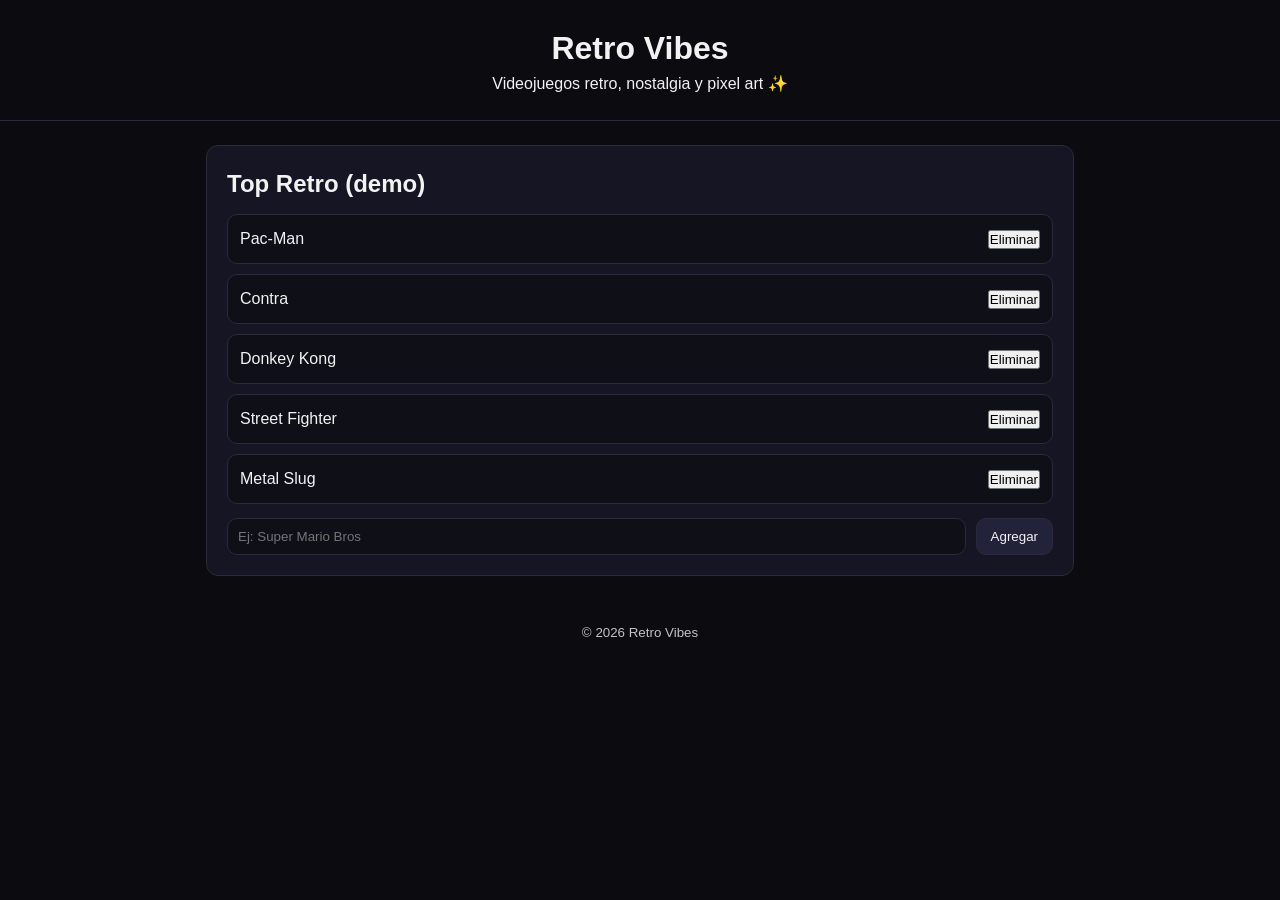
==== index.html @ b5b363c1 "prier version Reto Vibes base HTML CSS JS" ====
<!DOCTYPE html>
<html lang="es">
<head>
  <meta charset="UTF-8" />
  <meta name="viewport" content="width=device-width, initial-scale=1.0" />
  <title>Retro Vibes - Videojuegos Retro</title>

  <!-- Conexión HTML -> CSS -->
  <link rel="stylesheet" href="assets/css/style.css" />
</head>

<body>
  <header class="site-header">
    <h1>Retro Vibes</h1>
    <p>Videojuegos retro, nostalgia y pixel art ✨</p>
  </header>

  <main class="container">
    <section class="card">
      <h2>Top Retro (demo)</h2>

      <ul id="gameList" class="game-list">
        <!-- JS va a insertar items aquí -->
      </ul>

      <div class="actions">
        <input id="gameInput" type="text" placeholder="Ej: Super Mario Bros" />
        <button id="addBtn">Agregar</button>
      </div>
    </section>
  </main>

  <footer class="site-footer">
    <small>© 2026 Retro Vibes</small>
  </footer>

  <!-- Conexión HTML -> JS (se pone al final para que cargue el HTML primero) -->
  <script src="assets/js/app.js"></script>
</body>
</html>
---- assets/css/style.css ----
/* Reset básico: quita estilos raros por defecto del navegador */
* {
  box-sizing: border-box;
  margin: 0;
  padding: 0;
}

body {
  font-family: Arial, sans-serif;
  background: #0b0b10;
  color: #f2f2f2;
  line-height: 1.5;
}

.site-header {
  padding: 24px;
  text-align: center;
  border-bottom: 1px solid #2a2a3a;
}

.container {
  max-width: 900px;
  margin: 24px auto;
  padding: 0 16px;
}

.card {
  background: #151524;
  border: 1px solid #2a2a3a;
  border-radius: 12px;
  padding: 20px;
}

.game-list {
  margin-top: 12px;
  list-style: none;
  display: grid;
  gap: 10px;
}

.game-list li {
  padding: 12px;
  background: #0f0f18;
  border: 1px solid #2a2a3a;
  border-radius: 10px;
  display: flex;
  justify-content: space-between;
  align-items: center;
}

.actions {
  margin-top: 14px;
  display: flex;
  gap: 10px;
}

.actions input {
  flex: 1;
  padding: 10px;
  border-radius: 10px;
  border: 1px solid #2a2a3a;
  background: #0f0f18;
  color: #f2f2f2;
}

.actions button {
  padding: 10px 14px;
  border-radius: 10px;
  border: 1px solid #2a2a3a;
  background: #22223a;
  color: #f2f2f2;
  cursor: pointer;
}

.actions button:hover {
  background: #2d2d52;
}

.site-footer {
  text-align: center;
  padding: 20px;
  opacity: 0.8;
}
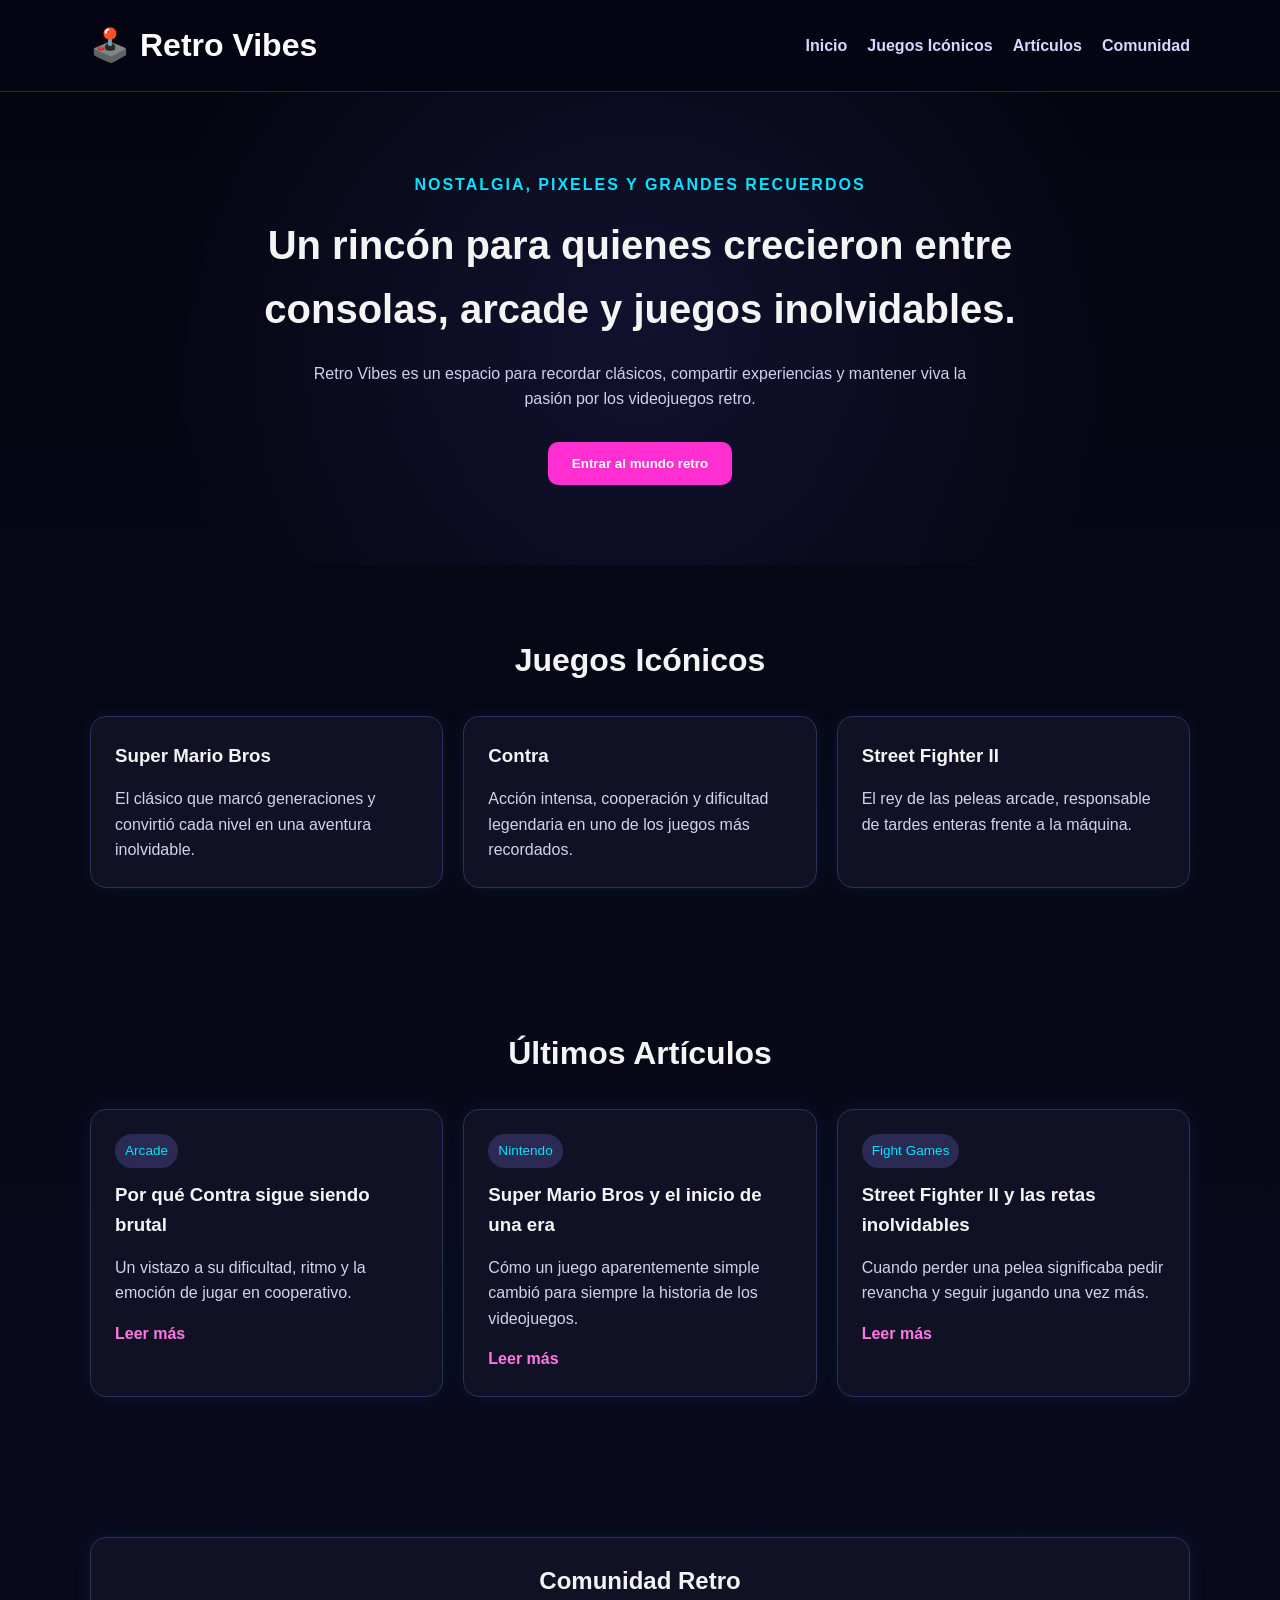
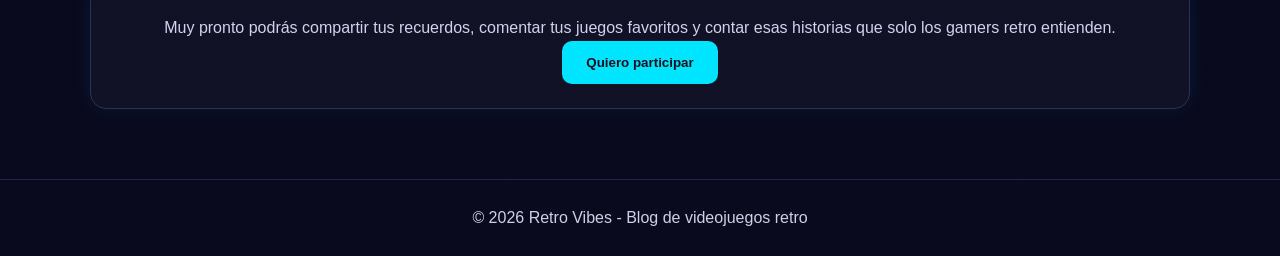
==== commit facc3cf4: "rediseno base hom retro vibes estilo retro" ====
--- a/index.html
+++ b/index.html
@@ -3,38 +3,107 @@
 <head>
   <meta charset="UTF-8" />
   <meta name="viewport" content="width=device-width, initial-scale=1.0" />
-  <title>Retro Vibes - Videojuegos Retro</title>
-
-  <!-- Conexión HTML -> CSS -->
+  <title>Retro Vibes | Blog de videojuegos retro</title>
   <link rel="stylesheet" href="assets/css/style.css" />
 </head>
-
 <body>
   <header class="site-header">
-    <h1>Retro Vibes</h1>
-    <p>Videojuegos retro, nostalgia y pixel art ✨</p>
+    <div class="container header-content">
+      <div class="logo">
+        <span class="logo-icon">🕹️</span>
+        <h1>Retro Vibes</h1>
+      </div>
+
+      <nav class="main-nav">
+        <a href="#inicio">Inicio</a>
+        <a href="#iconicos">Juegos Icónicos</a>
+        <a href="#articulos">Artículos</a>
+        <a href="#comunidad">Comunidad</a>
+      </nav>
+    </div>
   </header>
 
-  <main class="container">
-    <section class="card">
-      <h2>Top Retro (demo)</h2>
+  <main>
+    <section class="hero" id="inicio">
+      <div class="container hero-content">
+        <p class="tagline">Nostalgia, pixeles y grandes recuerdos</p>
+        <h2>Un rincón para quienes crecieron entre consolas, arcade y juegos inolvidables.</h2>
+        <p class="hero-text">
+          Retro Vibes es un espacio para recordar clásicos, compartir experiencias
+          y mantener viva la pasión por los videojuegos retro.
+        </p>
+        <button id="welcomeBtn" class="primary-btn">Entrar al mundo retro</button>
+      </div>
+    </section>
 
-      <ul id="gameList" class="game-list">
-        <!-- JS va a insertar items aquí -->
-      </ul>
+    <section class="featured-games" id="iconicos">
+      <div class="container">
+        <h2 class="section-title">Juegos Icónicos</h2>
+        <div class="cards-grid">
+          <article class="card">
+            <h3>Super Mario Bros</h3>
+            <p>El clásico que marcó generaciones y convirtió cada nivel en una aventura inolvidable.</p>
+          </article>
 
-      <div class="actions">
-        <input id="gameInput" type="text" placeholder="Ej: Super Mario Bros" />
-        <button id="addBtn">Agregar</button>
+          <article class="card">
+            <h3>Contra</h3>
+            <p>Acción intensa, cooperación y dificultad legendaria en uno de los juegos más recordados.</p>
+          </article>
+
+          <article class="card">
+            <h3>Street Fighter II</h3>
+            <p>El rey de las peleas arcade, responsable de tardes enteras frente a la máquina.</p>
+          </article>
+        </div>
+      </div>
+    </section>
+
+    <section class="latest-posts" id="articulos">
+      <div class="container">
+        <h2 class="section-title">Últimos Artículos</h2>
+        <div class="posts-grid">
+          <article class="post-card">
+            <span class="post-category">Arcade</span>
+            <h3>Por qué Contra sigue siendo brutal</h3>
+            <p>Un vistazo a su dificultad, ritmo y la emoción de jugar en cooperativo.</p>
+            <a href="#" class="read-more">Leer más</a>
+          </article>
+
+          <article class="post-card">
+            <span class="post-category">Nintendo</span>
+            <h3>Super Mario Bros y el inicio de una era</h3>
+            <p>Cómo un juego aparentemente simple cambió para siempre la historia de los videojuegos.</p>
+            <a href="#" class="read-more">Leer más</a>
+          </article>
+
+          <article class="post-card">
+            <span class="post-category">Fight Games</span>
+            <h3>Street Fighter II y las retas inolvidables</h3>
+            <p>Cuando perder una pelea significaba pedir revancha y seguir jugando una vez más.</p>
+            <a href="#" class="read-more">Leer más</a>
+          </article>
+        </div>
+      </div>
+    </section>
+
+    <section class="community" id="comunidad">
+      <div class="container community-box">
+        <h2>Comunidad Retro</h2>
+        <p>
+          Muy pronto podrás compartir tus recuerdos, comentar tus juegos favoritos
+          y contar esas historias que solo los gamers retro entienden.
+        </p>
+        <button id="communityBtn" class="secondary-btn">Quiero participar</button>
       </div>
     </section>
   </main>
 
   <footer class="site-footer">
-    <small>© 2026 Retro Vibes</small>
+    <div class="container">
+      <p>© <span id="year"></span> Retro Vibes - Blog de videojuegos retro</p>
+    </div>
   </footer>
 
-  <!-- Conexión HTML -> JS (se pone al final para que cargue el HTML primero) -->
   <script src="assets/js/app.js"></script>
 </body>
 </html>
--- a/assets/css/style.css
+++ b/assets/css/style.css
@@ -1,4 +1,3 @@
-/* Reset básico: quita estilos raros por defecto del navegador */
 * {
   box-sizing: border-box;
   margin: 0;
@@ -7,77 +6,202 @@
 
 body {
   font-family: Arial, sans-serif;
-  background: #0b0b10;
-  color: #f2f2f2;
-  line-height: 1.5;
+  background: linear-gradient(180deg, #050510 0%, #0a0a1f 100%);
+  color: #f4f4f4;
+  line-height: 1.6;
+}
+
+.container {
+  width: 90%;
+  max-width: 1100px;
+  margin: 0 auto;
 }
 
 .site-header {
-  padding: 24px;
-  text-align: center;
-  border-bottom: 1px solid #2a2a3a;
-}
-
-.container {
-  max-width: 900px;
-  margin: 24px auto;
-  padding: 0 16px;
-}
-
-.card {
-  background: #151524;
-  border: 1px solid #2a2a3a;
-  border-radius: 12px;
-  padding: 20px;
-}
-
-.game-list {
-  margin-top: 12px;
-  list-style: none;
-  display: grid;
-  gap: 10px;
-}
-
-.game-list li {
-  padding: 12px;
-  background: #0f0f18;
-  border: 1px solid #2a2a3a;
-  border-radius: 10px;
+  background-color: rgba(5, 5, 20, 0.95);
+  border-bottom: 1px solid #26264a;
+  position: sticky;
+  top: 0;
+  z-index: 1000;
+}
+
+.header-content {
   display: flex;
   justify-content: space-between;
   align-items: center;
-}
-
-.actions {
-  margin-top: 14px;
+  padding: 20px 0;
+}
+
+.logo {
   display: flex;
+  align-items: center;
   gap: 10px;
 }
 
-.actions input {
-  flex: 1;
-  padding: 10px;
+.logo h1 {
+  font-size: 2rem;
+  color: #ffffff;
+}
+
+.logo-icon {
+  font-size: 2rem;
+}
+
+.main-nav {
+  display: flex;
+  gap: 20px;
+}
+
+.main-nav a {
+  color: #d8d8ff;
+  text-decoration: none;
+  font-weight: bold;
+}
+
+.main-nav a:hover {
+  color: #00e5ff;
+}
+
+.hero {
+  padding: 80px 0;
+  text-align: center;
+  background: radial-gradient(circle, rgba(35, 35, 90, 0.4) 0%, rgba(5, 5, 20, 0) 70%);
+}
+
+.tagline {
+  color: #00e5ff;
+  font-weight: bold;
+  text-transform: uppercase;
+  letter-spacing: 2px;
+  margin-bottom: 15px;
+}
+
+.hero h2 {
+  font-size: 2.5rem;
+  max-width: 800px;
+  margin: 0 auto 20px;
+}
+
+.hero-text {
+  max-width: 700px;
+  margin: 0 auto 30px;
+  color: #d0d0f0;
+}
+
+.primary-btn,
+.secondary-btn {
+  padding: 14px 24px;
+  border: none;
   border-radius: 10px;
-  border: 1px solid #2a2a3a;
-  background: #0f0f18;
-  color: #f2f2f2;
-}
-
-.actions button {
-  padding: 10px 14px;
-  border-radius: 10px;
-  border: 1px solid #2a2a3a;
-  background: #22223a;
-  color: #f2f2f2;
   cursor: pointer;
-}
-
-.actions button:hover {
-  background: #2d2d52;
+  font-weight: bold;
+  transition: 0.3s ease;
+}
+
+.primary-btn {
+  background: #ff2fd1;
+  color: #ffffff;
+}
+
+.primary-btn:hover {
+  background: #ff5edd;
+}
+
+.secondary-btn {
+  background: #00e5ff;
+  color: #111122;
+}
+
+.secondary-btn:hover {
+  background: #4df0ff;
+}
+
+.featured-games,
+.latest-posts,
+.community {
+  padding: 70px 0;
+}
+
+.section-title {
+  font-size: 2rem;
+  margin-bottom: 30px;
+  text-align: center;
+}
+
+.cards-grid,
+.posts-grid {
+  display: grid;
+  grid-template-columns: repeat(3, 1fr);
+  gap: 20px;
+}
+
+.card,
+.post-card,
+.community-box {
+  background: rgba(18, 18, 40, 0.95);
+  border: 1px solid #2f2f5e;
+  border-radius: 16px;
+  padding: 24px;
+  box-shadow: 0 0 20px rgba(0, 229, 255, 0.08);
+}
+
+.card h3,
+.post-card h3,
+.community-box h2 {
+  margin-bottom: 15px;
+}
+
+.card p,
+.post-card p,
+.community-box p {
+  color: #d2d2ee;
+}
+
+.post-category {
+  display: inline-block;
+  margin-bottom: 12px;
+  background: #2a2a55;
+  color: #00e5ff;
+  padding: 6px 10px;
+  border-radius: 999px;
+  font-size: 0.85rem;
+}
+
+.read-more {
+  display: inline-block;
+  margin-top: 15px;
+  color: #ff78e1;
+  text-decoration: none;
+  font-weight: bold;
+}
+
+.read-more:hover {
+  color: #ffffff;
+}
+
+.community-box {
+  text-align: center;
 }
 
 .site-footer {
-  text-align: center;
-  padding: 20px;
-  opacity: 0.8;
+  border-top: 1px solid #26264a;
+  padding: 25px 0;
+  text-align: center;
+  color: #cfcfea;
+}
+
+@media (max-width: 900px) {
+  .header-content {
+    flex-direction: column;
+    gap: 20px;
+  }
+
+  .cards-grid,
+  .posts-grid {
+    grid-template-columns: 1fr;
+  }
+
+  .hero h2 {
+    font-size: 2rem;
+  }
 }
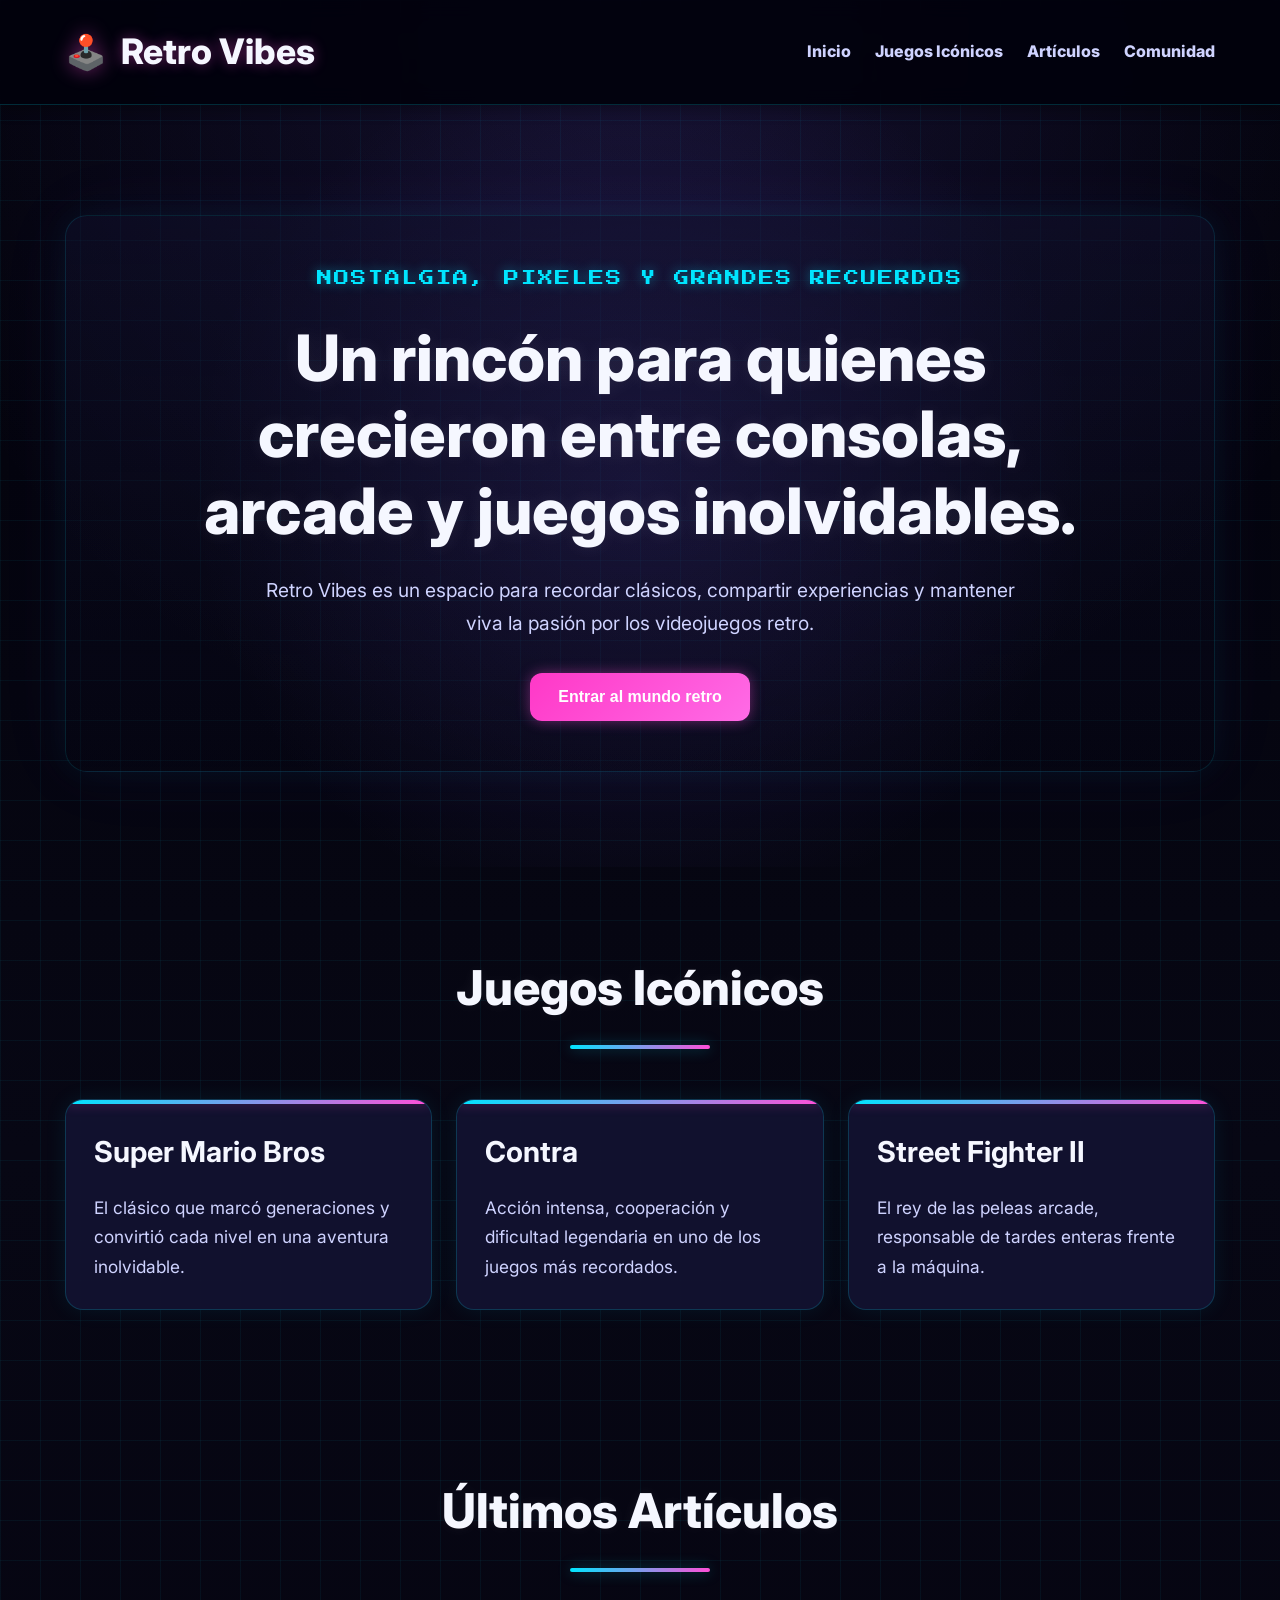
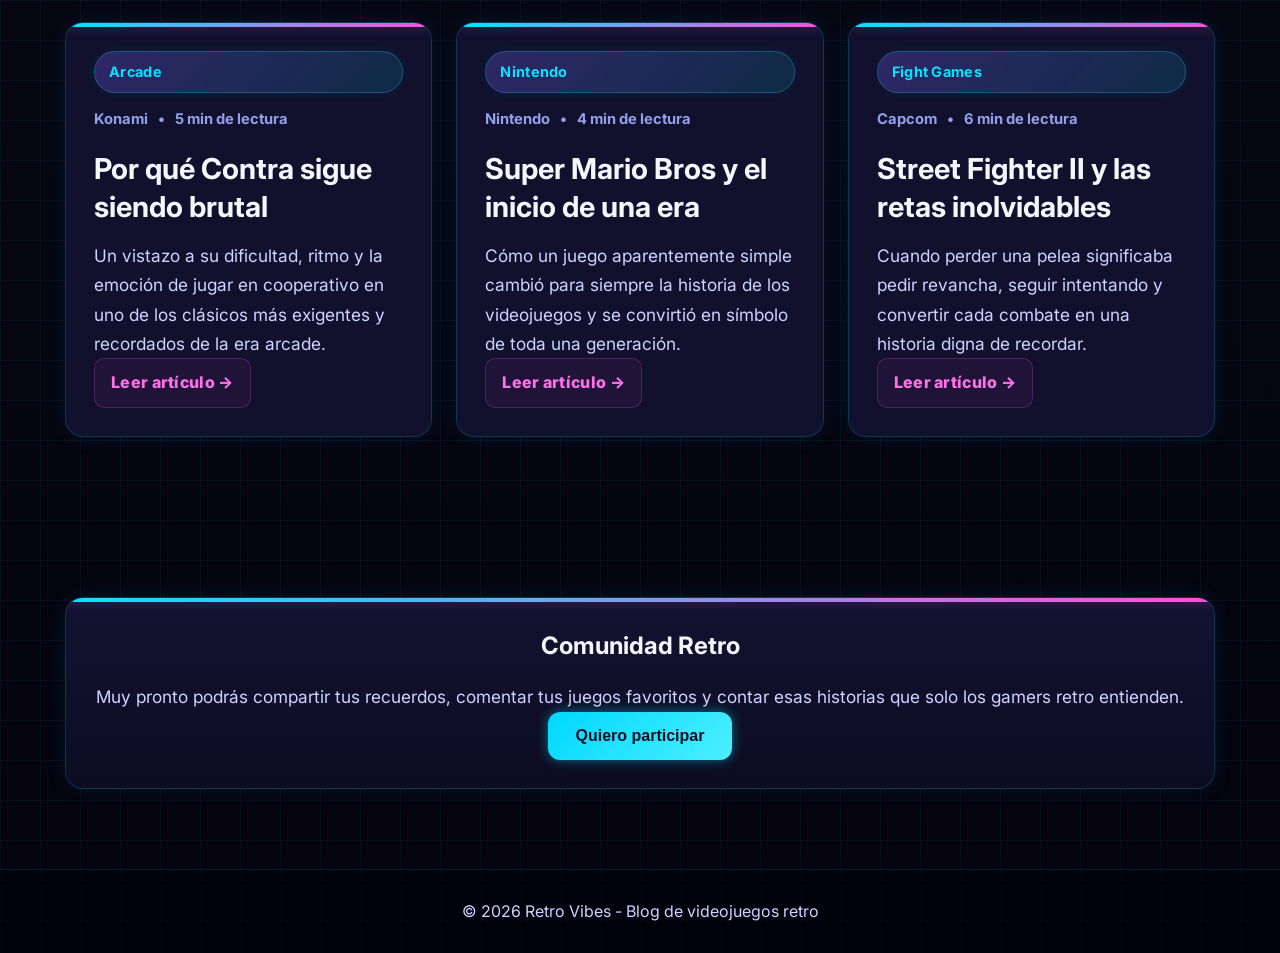
==== commit 3eb90b33: "post contra terminado con imagen y breadcrumb" ====
--- a/index.html
+++ b/index.html
@@ -1,11 +1,17 @@
 <!DOCTYPE html>
 <html lang="es">
-<head>
+  <head>
   <meta charset="UTF-8" />
   <meta name="viewport" content="width=device-width, initial-scale=1.0" />
   <title>Retro Vibes | Blog de videojuegos retro</title>
+
+  <link rel="preconnect" href="https://fonts.googleapis.com" />
+  <link rel="preconnect" href="https://fonts.gstatic.com" crossorigin />
+  <link href="https://fonts.googleapis.com/css2?family=Press+Start+2P&family=Inter:wght@400;700;800&display=swap" rel="stylesheet" />
+
   <link rel="stylesheet" href="assets/css/style.css" />
 </head>
+
 <body>
   <header class="site-header">
     <div class="container header-content">
@@ -58,33 +64,70 @@
       </div>
     </section>
 
-    <section class="latest-posts" id="articulos">
-      <div class="container">
-        <h2 class="section-title">Últimos Artículos</h2>
-        <div class="posts-grid">
-          <article class="post-card">
-            <span class="post-category">Arcade</span>
-            <h3>Por qué Contra sigue siendo brutal</h3>
-            <p>Un vistazo a su dificultad, ritmo y la emoción de jugar en cooperativo.</p>
-            <a href="#" class="read-more">Leer más</a>
-          </article>
+   <section class="latest-posts" id="articulos">
+  <div class="container">
+    <h2 class="section-title">Últimos Artículos</h2>
 
-          <article class="post-card">
-            <span class="post-category">Nintendo</span>
-            <h3>Super Mario Bros y el inicio de una era</h3>
-            <p>Cómo un juego aparentemente simple cambió para siempre la historia de los videojuegos.</p>
-            <a href="#" class="read-more">Leer más</a>
-          </article>
+    <div class="posts-grid">
+      <article class="post-card">
+        <span class="post-category">Arcade</span>
 
-          <article class="post-card">
-            <span class="post-category">Fight Games</span>
-            <h3>Street Fighter II y las retas inolvidables</h3>
-            <p>Cuando perder una pelea significaba pedir revancha y seguir jugando una vez más.</p>
-            <a href="#" class="read-more">Leer más</a>
-          </article>
+        <div class="post-meta">
+          <span>Konami</span>
+          <span>•</span>
+          <span>5 min de lectura</span>
         </div>
-      </div>
-    </section>
+
+        <h3>Por qué Contra sigue siendo brutal</h3>
+
+        <p class="post-excerpt">
+          Un vistazo a su dificultad, ritmo y la emoción de jugar en cooperativo
+          en uno de los clásicos más exigentes y recordados de la era arcade.
+        </p>
+
+        <a href="#" class="read-more">Leer artículo →</a>
+      </article>
+
+      <article class="post-card">
+        <span class="post-category">Nintendo</span>
+
+        <div class="post-meta">
+          <span>Nintendo</span>
+          <span>•</span>
+          <span>4 min de lectura</span>
+        </div>
+
+        <h3>Super Mario Bros y el inicio de una era</h3>
+
+        <p class="post-excerpt">
+          Cómo un juego aparentemente simple cambió para siempre la historia de los
+          videojuegos y se convirtió en símbolo de toda una generación.
+        </p>
+
+        <a href="#" class="read-more">Leer artículo →</a>
+      </article>
+
+      <article class="post-card">
+        <span class="post-category">Fight Games</span>
+
+        <div class="post-meta">
+          <span>Capcom</span>
+          <span>•</span>
+          <span>6 min de lectura</span>
+        </div>
+
+        <h3>Street Fighter II y las retas inolvidables</h3>
+
+        <p class="post-excerpt">
+          Cuando perder una pelea significaba pedir revancha, seguir intentando
+          y convertir cada combate en una historia digna de recordar.
+        </p>
+
+        <a href="#" class="read-more">Leer artículo →</a>
+      </article>
+    </div>
+  </div>
+</section>
 
     <section class="community" id="comunidad">
       <div class="container community-box">
--- a/assets/css/style.css
+++ b/assets/css/style.css
@@ -4,204 +4,696 @@
   padding: 0;
 }
 
+:root {
+  --bg-dark: #04030f;
+  --bg-section: rgba(10, 10, 35, 0.9);
+  --card-bg: rgba(18, 18, 48, 0.95);
+  --border-color: #2b2b68;
+  --text-main: #f5f7ff;
+  --text-soft: #cfd3ff;
+  --neon-cyan: #00e5ff;
+  --neon-pink: #ff4fd8;
+  --neon-purple: #7b61ff;
+  --glow-cyan: 0 0 12px rgba(0, 229, 255, 0.45);
+  --glow-pink: 0 0 14px rgba(255, 79, 216, 0.4);
+}
+
 body {
-  font-family: Arial, sans-serif;
-  background: linear-gradient(180deg, #050510 0%, #0a0a1f 100%);
-  color: #f4f4f4;
-  line-height: 1.6;
+  font-family: "Inter", Arial, sans-serif;
+  background:
+    linear-gradient(rgba(0, 229, 255, 0.05) 1px, transparent 1px),
+    linear-gradient(90deg, rgba(0, 229, 255, 0.05) 1px, transparent 1px),
+    radial-gradient(circle at top, rgba(123, 97, 255, 0.15), transparent 30%),
+    linear-gradient(180deg, #02020a 0%, #070714 45%, #04030f 100%);
+  background-size: 40px 40px, 40px 40px, auto, auto;
+  color: var(--text-main);
+  line-height: 1.7;
 }
 
 .container {
   width: 90%;
-  max-width: 1100px;
+  max-width: 1150px;
   margin: 0 auto;
 }
 
 .site-header {
-  background-color: rgba(5, 5, 20, 0.95);
-  border-bottom: 1px solid #26264a;
+  background: rgba(2, 2, 12, 0.92);
+  backdrop-filter: blur(10px);
+  border-bottom: 1px solid rgba(0, 229, 255, 0.18);
   position: sticky;
   top: 0;
   z-index: 1000;
+  box-shadow: 0 3px 14px rgba(0, 0, 0, 0.35);
 }
 
 .header-content {
   display: flex;
   justify-content: space-between;
   align-items: center;
-  padding: 20px 0;
+  padding: 22px 0;
 }
 
 .logo {
   display: flex;
   align-items: center;
-  gap: 10px;
+  gap: 14px;
 }
 
 .logo h1 {
-  font-size: 2rem;
-  color: #ffffff;
+  font-size: 2.2rem;
+  font-weight: 800;
+  color: var(--text-main);
+  text-shadow: var(--glow-pink);
 }
 
 .logo-icon {
-  font-size: 2rem;
+  font-size: 2.1rem;
+  filter: drop-shadow(0 0 10px rgba(255, 79, 216, 0.45));
 }
 
 .main-nav {
   display: flex;
-  gap: 20px;
+  gap: 24px;
 }
 
 .main-nav a {
-  color: #d8d8ff;
+  color: var(--text-soft);
   text-decoration: none;
-  font-weight: bold;
+  font-weight: 800;
+  transition: color 0.25s ease, text-shadow 0.25s ease;
 }
 
 .main-nav a:hover {
-  color: #00e5ff;
+  color: var(--neon-cyan);
+  text-shadow: var(--glow-cyan);
 }
 
 .hero {
-  padding: 80px 0;
+  padding: 110px 0 95px;
   text-align: center;
-  background: radial-gradient(circle, rgba(35, 35, 90, 0.4) 0%, rgba(5, 5, 20, 0) 70%);
+  background:
+    radial-gradient(circle at center, rgba(123, 97, 255, 0.16) 0%, rgba(4, 3, 15, 0) 60%);
+}
+
+.hero-content {
+  background: linear-gradient(180deg, rgba(18, 18, 48, 0.45), rgba(8, 8, 25, 0.2));
+  border: 1px solid rgba(0, 229, 255, 0.12);
+  border-radius: 22px;
+  padding: 50px 30px;
+  box-shadow:
+    0 0 30px rgba(0, 229, 255, 0.05),
+    0 0 80px rgba(123, 97, 255, 0.05);
 }
 
 .tagline {
-  color: #00e5ff;
-  font-weight: bold;
+  font-family: "Press Start 2P", cursive;
+  color: var(--neon-cyan);
+  font-size: 0.95rem;
   text-transform: uppercase;
   letter-spacing: 2px;
-  margin-bottom: 15px;
+  margin-bottom: 28px;
+  text-shadow: var(--glow-cyan);
 }
 
 .hero h2 {
-  font-size: 2.5rem;
-  max-width: 800px;
-  margin: 0 auto 20px;
+  font-size: 4rem;
+  font-weight: 800;
+  line-height: 1.2;
+  max-width: 980px;
+  margin: 0 auto 24px;
+  text-shadow: 0 0 18px rgba(255, 255, 255, 0.08);
 }
 
 .hero-text {
-  max-width: 700px;
-  margin: 0 auto 30px;
-  color: #d0d0f0;
+  max-width: 760px;
+  margin: 0 auto 34px;
+  font-size: 1.2rem;
+  color: var(--text-soft);
 }
 
 .primary-btn,
 .secondary-btn {
-  padding: 14px 24px;
+  padding: 15px 28px;
   border: none;
-  border-radius: 10px;
+  border-radius: 12px;
   cursor: pointer;
-  font-weight: bold;
-  transition: 0.3s ease;
+  font-weight: 800;
+  font-size: 1rem;
+  transition: transform 0.2s ease, box-shadow 0.2s ease, background 0.2s ease;
 }
 
 .primary-btn {
-  background: #ff2fd1;
+  background: linear-gradient(135deg, #ff38c7, #ff6be6);
   color: #ffffff;
+  box-shadow: var(--glow-pink);
 }
 
 .primary-btn:hover {
-  background: #ff5edd;
+  transform: translateY(-2px);
+  box-shadow: 0 0 20px rgba(255, 79, 216, 0.55);
 }
 
 .secondary-btn {
-  background: #00e5ff;
-  color: #111122;
+  background: linear-gradient(135deg, #00d8ff, #4cefff);
+  color: #101225;
+  box-shadow: var(--glow-cyan);
 }
 
 .secondary-btn:hover {
-  background: #4df0ff;
+  transform: translateY(-2px);
+  box-shadow: 0 0 20px rgba(0, 229, 255, 0.55);
 }
 
 .featured-games,
 .latest-posts,
 .community {
-  padding: 70px 0;
+  padding: 80px 0;
 }
 
 .section-title {
-  font-size: 2rem;
-  margin-bottom: 30px;
+  position: relative;
+  font-size: 3rem;
+  font-weight: 800;
+  margin-bottom: 50px;
   text-align: center;
+  text-shadow: 0 0 14px rgba(255, 255, 255, 0.06);
+}
+
+.section-title::after {
+  content: "";
+  display: block;
+  width: 140px;
+  height: 4px;
+  margin: 16px auto 0;
+  border-radius: 999px;
+  background: linear-gradient(90deg, var(--neon-cyan), var(--neon-pink));
+  box-shadow: 0 0 14px rgba(0, 229, 255, 0.35);
 }
 
 .cards-grid,
 .posts-grid {
   display: grid;
   grid-template-columns: repeat(3, 1fr);
-  gap: 20px;
+  gap: 24px;
 }
 
 .card,
 .post-card,
 .community-box {
-  background: rgba(18, 18, 40, 0.95);
-  border: 1px solid #2f2f5e;
-  border-radius: 16px;
-  padding: 24px;
-  box-shadow: 0 0 20px rgba(0, 229, 255, 0.08);
-}
-
+  position: relative;
+  overflow: hidden;
+  background: var(--card-bg);
+  border: 1px solid rgba(0, 229, 255, 0.18);
+  border-radius: 18px;
+  padding: 28px;
+  box-shadow: 0 0 22px rgba(0, 229, 255, 0.08);
+  transition: transform 0.2s ease, border-color 0.2s ease, box-shadow 0.2s ease;
+}
+
+.card::before,
+.post-card::before,
+.community-box::before {
+  content: "";
+  position: absolute;
+  top: 0;
+  left: 0;
+  width: 100%;
+  height: 4px;
+  background: linear-gradient(90deg, var(--neon-cyan), var(--neon-pink));
+  box-shadow: 0 0 12px rgba(255, 79, 216, 0.35);
+}
+
+.card:hover,
+.post-card:hover,
+.community-box:hover {
+  transform: translateY(-6px) scale(1.01);
+  border-color: rgba(255, 79, 216, 0.45);
+  box-shadow:
+    0 0 24px rgba(255, 79, 216, 0.14),
+    0 0 45px rgba(0, 229, 255, 0.08);
+}
 .card h3,
 .post-card h3,
 .community-box h2 {
-  margin-bottom: 15px;
+  margin-bottom: 16px;
+}
+
+.card h3,
+.post-card h3 {
+  font-size: 1.8rem;
 }
 
 .card p,
 .post-card p,
 .community-box p {
-  color: #d2d2ee;
+  color: var(--text-soft);
+  font-size: 1.08rem;
 }
 
 .post-category {
   display: inline-block;
-  margin-bottom: 12px;
-  background: #2a2a55;
-  color: #00e5ff;
-  padding: 6px 10px;
+  margin-bottom: 14px;
+  background: linear-gradient(135deg, rgba(123, 97, 255, 0.28), rgba(0, 229, 255, 0.12));
+  border: 1px solid rgba(0, 229, 255, 0.25);
+  color: var(--neon-cyan);
+  padding: 8px 14px;
   border-radius: 999px;
-  font-size: 0.85rem;
+  font-size: 0.9rem;
+  font-weight: 700;
+  letter-spacing: 0.3px;
+  box-shadow: 0 0 10px rgba(0, 229, 255, 0.08);
+}
+
+.post-meta {
+  display: flex;
+  align-items: center;
+  gap: 10px;
+  margin-bottom: 18px;
+  color: #9fb0ff;
+  font-size: 0.92rem;
+  font-weight: 700;
+  opacity: 0.9;
+}
+
+.post-excerpt {
+  min-height: 110px;
+}
+
+.post-card h3 {
+  margin-bottom: 16px;
+  line-height: 1.3;
+}
+
+.post-card {
+  display: flex;
+  flex-direction: column;
+  justify-content: flex-start;
+}
+
+.post-card .read-more {
+  margin-top: auto;
+  align-self: flex-start;
+  padding: 10px 16px;
+  border: 1px solid rgba(255, 79, 216, 0.22);
+  border-radius: 10px;
+  background: rgba(255, 79, 216, 0.06);
 }
 
 .read-more {
   display: inline-block;
-  margin-top: 15px;
-  color: #ff78e1;
+  margin-top: 18px;
+  color: #ff71e8;
   text-decoration: none;
-  font-weight: bold;
+  font-weight: 800;
+  letter-spacing: 0.3px;
+  transition: color 0.2s ease, text-shadow 0.2s ease, transform 0.2s ease;
 }
 
 .read-more:hover {
   color: #ffffff;
+  text-shadow: var(--glow-pink);
+  transform: translateX(4px);
+}
+
+.read-more:hover {
+  color: #ffffff;
+  text-shadow: var(--glow-pink);
 }
 
 .community-box {
   text-align: center;
+  background:
+    linear-gradient(180deg, rgba(20, 20, 52, 0.96), rgba(12, 12, 35, 0.96));
 }
 
 .site-footer {
-  border-top: 1px solid #26264a;
-  padding: 25px 0;
+  border-top: 1px solid rgba(0, 229, 255, 0.14);
+  padding: 28px 0;
   text-align: center;
-  color: #cfcfea;
-}
-
-@media (max-width: 900px) {
+  color: var(--text-soft);
+  background: rgba(2, 2, 12, 0.7);
+}
+
+@media (max-width: 980px) {
   .header-content {
     flex-direction: column;
     gap: 20px;
   }
 
+  .hero h2 {
+    font-size: 2.9rem;
+  }
+
   .cards-grid,
   .posts-grid {
     grid-template-columns: 1fr;
   }
+}
+
+@media (max-width: 640px) {
+  .logo h1 {
+    font-size: 1.6rem;
+  }
+
+  .main-nav {
+    flex-wrap: wrap;
+    justify-content: center;
+    gap: 14px;
+  }
+
+  .tagline {
+    font-size: 0.7rem;
+    line-height: 1.6;
+  }
+
+  .hero {
+    padding: 85px 0 75px;
+  }
 
   .hero h2 {
+    font-size: 2.2rem;
+  }
+
+  .hero-text {
+    font-size: 1rem;
+  }
+
+  .section-title {
+    font-size: 2.2rem;
+  }
+
+  .card h3,
+  .post-card h3 {
+    font-size: 1.4rem;
+  }
+}
+
+.page-hero {
+  padding: 90px 0 50px;
+  text-align: center;
+}
+
+.page-title {
+  font-size: 3.2rem;
+  font-weight: 800;
+  margin: 22px 0 18px;
+  text-shadow: 0 0 14px rgba(255, 255, 255, 0.06);
+}
+
+.page-description {
+  max-width: 760px;
+  margin: 0 auto;
+  font-size: 1.08rem;
+  color: var(--text-soft);
+}
+
+.blog-layout-section {
+  padding: 30px 0 90px;
+}
+
+.blog-layout {
+  display: grid;
+  grid-template-columns: 2fr 1fr;
+  gap: 30px;
+  align-items: start;
+}
+
+.blog-posts {
+  display: grid;
+  gap: 24px;
+}
+
+.blog-post-card .post-excerpt {
+  min-height: auto;
+}
+
+.blog-sidebar {
+  display: grid;
+  gap: 24px;
+}
+
+.sidebar-box {
+  background: var(--card-bg);
+  border: 1px solid rgba(0, 229, 255, 0.18);
+  border-radius: 18px;
+  padding: 24px;
+  box-shadow: 0 0 22px rgba(0, 229, 255, 0.08);
+  position: relative;
+  overflow: hidden;
+}
+
+.sidebar-box::before {
+  content: "";
+  position: absolute;
+  top: 0;
+  left: 0;
+  width: 100%;
+  height: 4px;
+  background: linear-gradient(90deg, var(--neon-cyan), var(--neon-pink));
+  box-shadow: 0 0 12px rgba(255, 79, 216, 0.35);
+}
+
+.sidebar-box h3 {
+  margin-bottom: 18px;
+  font-size: 1.4rem;
+}
+
+.sidebar-box p {
+  color: var(--text-soft);
+  line-height: 1.7;
+}
+
+.sidebar-list {
+  list-style: none;
+  display: grid;
+  gap: 12px;
+}
+
+.sidebar-list a {
+  color: var(--text-soft);
+  text-decoration: none;
+  font-weight: 700;
+  transition: color 0.2s ease, transform 0.2s ease;
+}
+
+.sidebar-list a:hover {
+  color: var(--neon-cyan);
+  transform: translateX(4px);
+}
+
+@media (max-width: 980px) {
+  .blog-layout {
+    grid-template-columns: 1fr;
+  }
+
+  .page-title {
+    font-size: 2.4rem;
+  }
+}
+
+.post-hero {
+  padding: 95px 0 45px;
+}
+
+.post-hero-content {
+  max-width: 900px;
+  margin: 0 auto;
+  text-align: center;
+  background: linear-gradient(180deg, rgba(18, 18, 48, 0.45), rgba(8, 8, 25, 0.2));
+  border: 1px solid rgba(0, 229, 255, 0.12);
+  border-radius: 22px;
+  padding: 45px 30px;
+  box-shadow:
+    0 0 30px rgba(0, 229, 255, 0.05),
+    0 0 80px rgba(123, 97, 255, 0.05);
+}
+
+.post-title {
+  font-size: 3.2rem;
+  font-weight: 800;
+  margin: 22px 0 18px;
+  line-height: 1.2;
+  text-shadow: 0 0 14px rgba(255, 255, 255, 0.06);
+}
+
+.post-intro {
+  max-width: 760px;
+  margin: 0 auto;
+  font-size: 1.12rem;
+  color: var(--text-soft);
+  line-height: 1.8;
+}
+
+.post-content-section {
+  padding: 20px 0 90px;
+}
+
+.post-layout {
+  display: grid;
+  grid-template-columns: 2fr 1fr;
+  gap: 30px;
+  align-items: start;
+}
+
+.post-content {
+  background: var(--card-bg);
+  border: 1px solid rgba(0, 229, 255, 0.18);
+  border-radius: 18px;
+  padding: 32px;
+  box-shadow: 0 0 22px rgba(0, 229, 255, 0.08);
+  position: relative;
+  overflow: hidden;
+}
+
+.post-content::before {
+  content: "";
+  position: absolute;
+  top: 0;
+  left: 0;
+  width: 100%;
+  height: 4px;
+  background: linear-gradient(90deg, var(--neon-cyan), var(--neon-pink));
+  box-shadow: 0 0 12px rgba(255, 79, 216, 0.35);
+}
+
+.post-image-placeholder {
+  display: grid;
+  place-items: center;
+  min-height: 260px;
+  margin-bottom: 28px;
+  border-radius: 18px;
+  border: 1px dashed rgba(0, 229, 255, 0.25);
+  background:
+    linear-gradient(135deg, rgba(123, 97, 255, 0.12), rgba(0, 229, 255, 0.06));
+  color: var(--text-soft);
+  font-weight: 700;
+  text-align: center;
+  padding: 20px;
+}
+
+.post-image {
+  margin-bottom: 28px;
+  border-radius: 18px;
+  overflow: hidden;
+  border: 1px solid rgba(0,229,255,0.25);
+  box-shadow: 0 0 20px rgba(0,229,255,0.08);
+}
+
+.post-image img {
+  width: 100%;
+  height: auto;
+  display: block;
+}
+
+.post-content p {
+  margin-bottom: 22px;
+  color: var(--text-soft);
+  font-size: 1.08rem;
+  line-height: 1.9;
+}
+
+.post-content h3 {
+  margin: 34px 0 18px;
+  font-size: 2rem;
+  color: var(--text-main);
+}
+
+.retro-note {
+  margin: 34px 0;
+  padding: 24px;
+  border-radius: 16px;
+  background: rgba(123, 97, 255, 0.12);
+  border: 1px solid rgba(0, 229, 255, 0.16);
+  box-shadow: 0 0 16px rgba(123, 97, 255, 0.08);
+}
+
+.retro-note h4 {
+  margin-bottom: 12px;
+  font-size: 1.2rem;
+  color: var(--neon-cyan);
+}
+
+.retro-note p {
+  margin-bottom: 0;
+}
+
+.back-link {
+  display: inline-block;
+  margin-top: 10px;
+  padding: 12px 18px;
+  border-radius: 10px;
+  background: rgba(0, 229, 255, 0.08);
+  border: 1px solid rgba(0, 229, 255, 0.2);
+  color: var(--neon-cyan);
+  text-decoration: none;
+  font-weight: 800;
+  transition: transform 0.2s ease, box-shadow 0.2s ease, color 0.2s ease;
+}
+
+.back-link:hover {
+  transform: translateX(-4px);
+  box-shadow: 0 0 18px rgba(0, 229, 255, 0.14);
+  color: #ffffff;
+}
+
+.post-sidebar {
+  display: grid;
+  gap: 24px;
+}
+
+.post-sidebar .sidebar-list li {
+  color: var(--text-soft);
+  line-height: 1.8;
+}
+
+@media (max-width: 980px) {
+  .post-layout {
+    grid-template-columns: 1fr;
+  }
+
+  .post-title {
+    font-size: 2.4rem;
+  }
+}
+
+@media (max-width: 640px) {
+  .post-hero {
+    padding: 80px 0 35px;
+  }
+
+  .post-title {
     font-size: 2rem;
   }
+
+  .post-content {
+    padding: 24px;
+  }
+
+  .post-content h3 {
+    font-size: 1.5rem;
+  }
+}
+
+.breadcrumb {
+  font-size: 0.9rem;
+  margin-bottom: 18px;
+  color: var(--text-soft);
+}
+
+.breadcrumb a {
+  color: var(--neon-cyan);
+  text-decoration: none;
+  font-weight: 600;
+}
+
+.breadcrumb a:hover {
+  color: var(--neon-pink);
+}
+
+.breadcrumb span {
+  margin: 0 6px;
+}
+
+.breadcrumb-current {
+  color: var(--text-soft);
 }
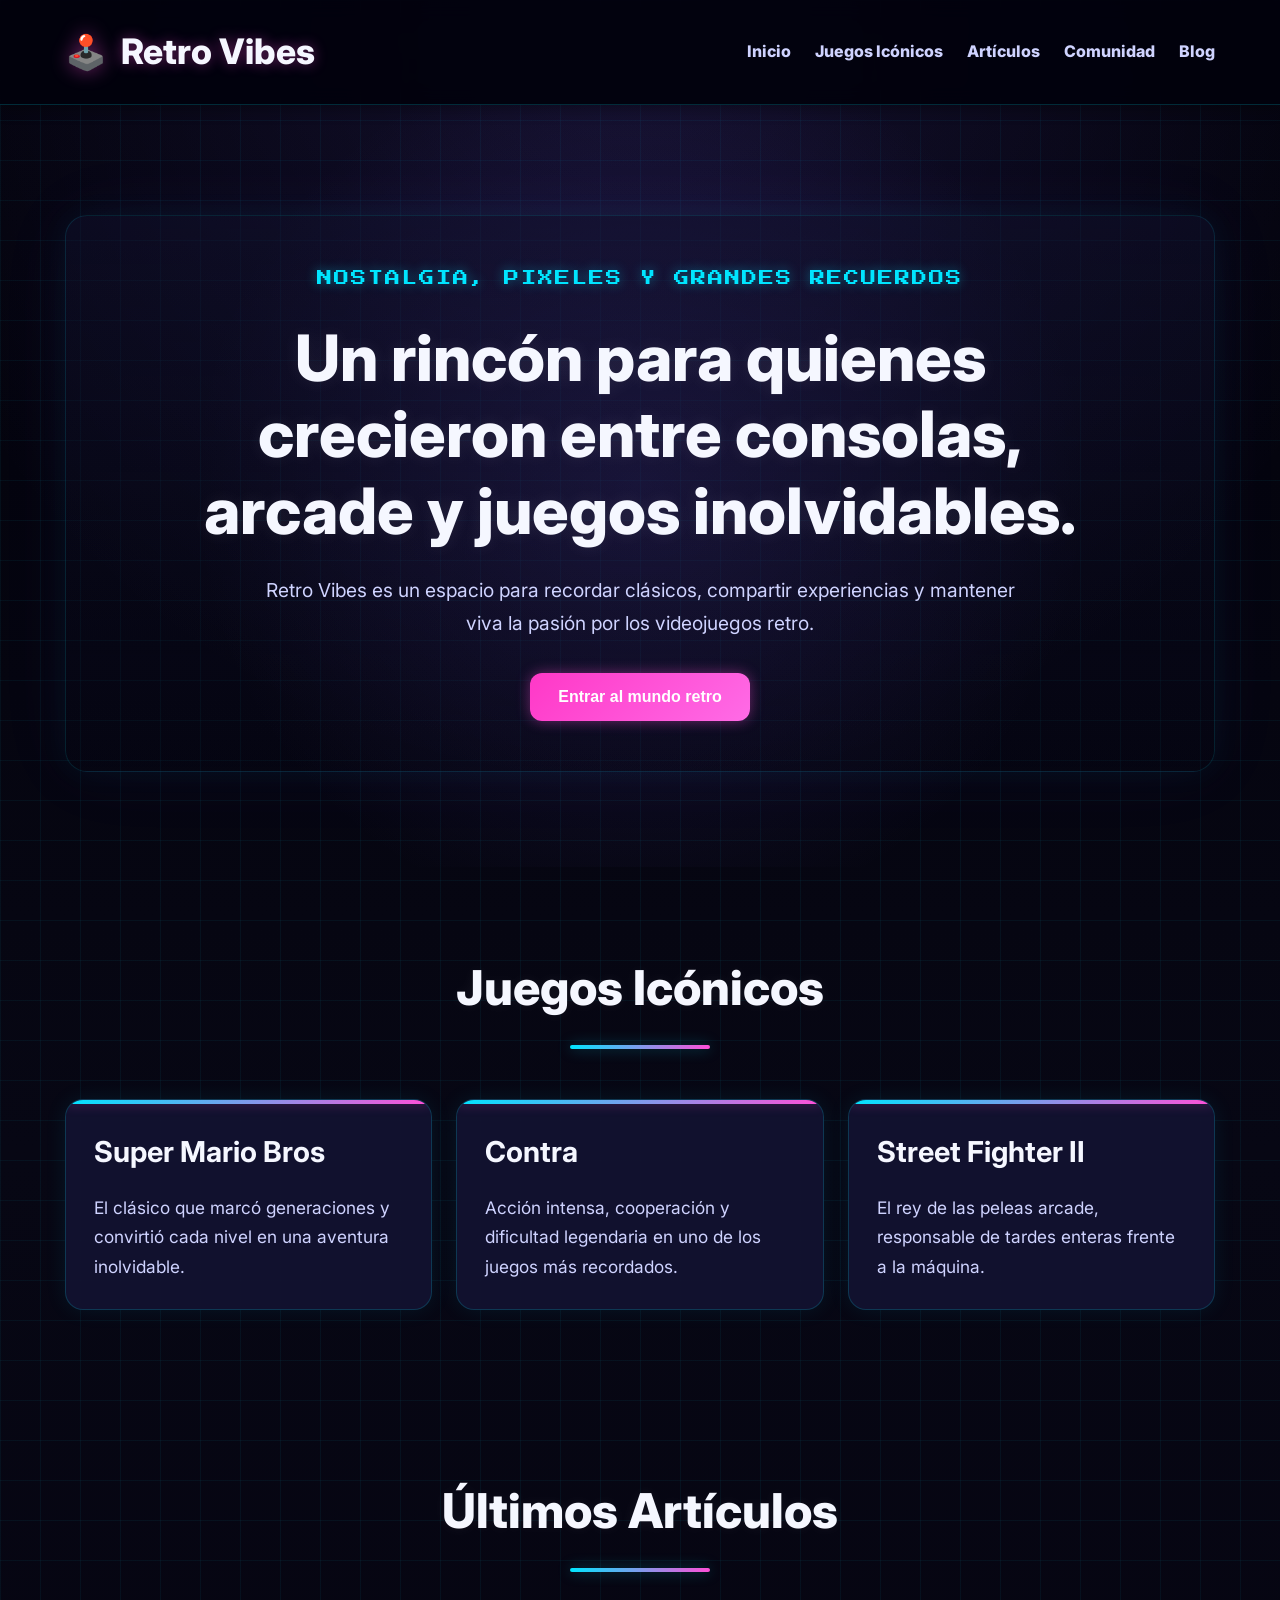
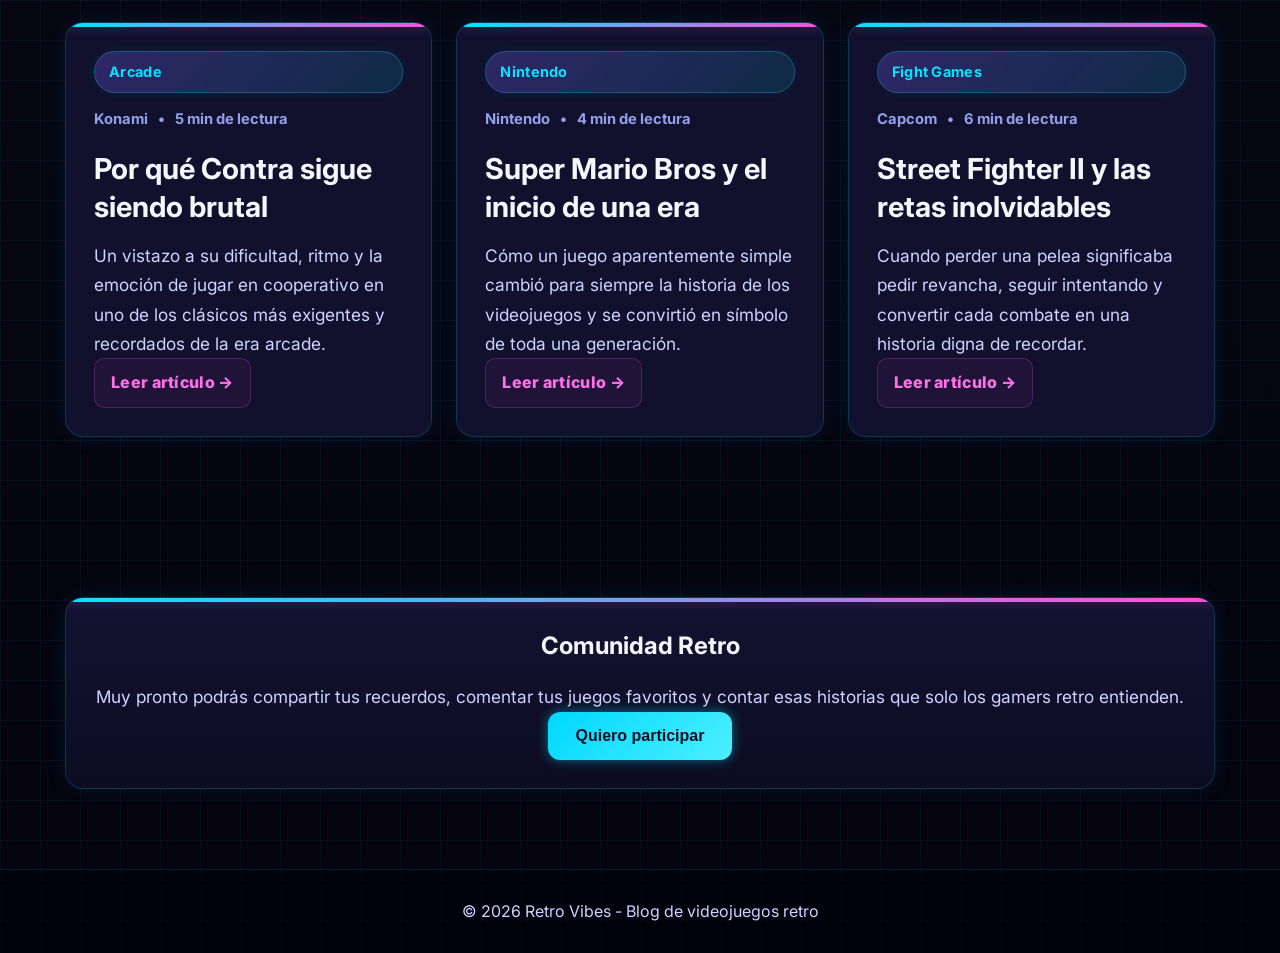
==== commit ea7acea4: "correcccion funcionalidad entre blogs" ====
--- a/index.html
+++ b/index.html
@@ -25,6 +25,7 @@
         <a href="#iconicos">Juegos Icónicos</a>
         <a href="#articulos">Artículos</a>
         <a href="#comunidad">Comunidad</a>
+        <a href="blog.html">Blog</a>
       </nav>
     </div>
   </header>
@@ -85,7 +86,8 @@
           en uno de los clásicos más exigentes y recordados de la era arcade.
         </p>
 
-        <a href="#" class="read-more">Leer artículo →</a>
+        <a href="post-contra.php" class="read-more">Leer artículo →</a>
+        
       </article>
 
       <article class="post-card">
--- a/assets/css/style.css
+++ b/assets/css/style.css
@@ -696,4 +696,210 @@
 
 .breadcrumb-current {
   color: var(--text-soft);
+}
+
+/* ===== RELATED POSTS ===== */
+
+.related-posts{
+    margin-top:60px;
+}
+
+.related-posts h2{
+    font-size:28px;
+    margin-bottom:25px;
+    text-align:center;
+}
+
+.related-grid{
+    display:grid;
+    grid-template-columns:repeat(auto-fit,minmax(250px,1fr));
+    gap:20px;
+}
+
+.related-card{
+    background:#11152b;
+    padding:25px;
+    border-radius:14px;
+    border:1px solid #2d325a;
+    text-decoration:none;
+    transition:.3s;
+}
+
+.related-card:hover{
+    transform:translateY(-6px);
+    border-color:#ff3cac;
+    box-shadow:0 0 15px rgba(255,60,172,0.4);
+}
+
+.related-card h3{
+    margin-top:12px;
+    color:white;
+    font-size:20px;
+}
+
+.tag{
+    font-size:12px;
+    background:#1e90ff;
+    padding:6px 12px;
+    border-radius:20px;
+    color:white;
+}
+
+/* ===== POST NAVIGATION ===== */
+
+.post-navigation{
+    display:flex;
+    justify-content:space-between;
+    gap:20px;
+    margin:60px 0;
+}
+
+.nav-post{
+    flex:1;
+    background:#11152b;
+    padding:20px;
+    border-radius:14px;
+    border:1px solid #2d325a;
+    text-decoration:none;
+    transition:.3s;
+}
+
+.nav-post:hover{
+    transform:translateY(-4px);
+    border-color:#00e5ff;
+    box-shadow:0 0 15px rgba(0,229,255,.4);
+}
+
+.nav-post span{
+    display:block;
+    margin-top:8px;
+    color:white;
+    font-size:18px;
+}
+
+.nav-post.prev{
+    text-align:left;
+}
+
+.nav-post.next{
+    text-align:right;
+}
+
+
+.comments-section {
+  margin-top: 70px;
+  padding: 35px;
+  background: var(--card-bg);
+  border: 1px solid rgba(0, 229, 255, 0.18);
+  border-radius: 18px;
+  box-shadow: 0 0 22px rgba(0, 229, 255, 0.08);
+}
+
+.comments-section h2 {
+  text-align: center;
+  margin-bottom: 28px;
+  font-size: 2.2rem;
+}
+
+.comment-form {
+  display: grid;
+  gap: 20px;
+  margin-bottom: 35px;
+}
+
+.form-group {
+  display: grid;
+  gap: 8px;
+}
+
+.form-group label {
+  font-weight: 700;
+  color: var(--text-main);
+}
+
+.form-group input,
+.form-group textarea {
+  width: 100%;
+  padding: 14px 16px;
+  border-radius: 12px;
+  border: 1px solid rgba(0, 229, 255, 0.18);
+  background: rgba(10, 10, 30, 0.9);
+  color: var(--text-main);
+  font-family: "Inter", Arial, sans-serif;
+  font-size: 1rem;
+}
+
+.form-group input:focus,
+.form-group textarea:focus {
+  outline: none;
+  border-color: var(--neon-cyan);
+  box-shadow: 0 0 10px rgba(0, 229, 255, 0.12);
+}
+
+.comments-list {
+  display: grid;
+  gap: 18px;
+}
+
+.comment-card {
+  background: rgba(12, 12, 35, 0.95);
+  border: 1px solid rgba(255, 79, 216, 0.14);
+  border-radius: 14px;
+  padding: 18px;
+}
+
+.comment-card h4 {
+  margin-bottom: 8px;
+  color: var(--neon-cyan);
+  font-size: 1rem;
+}
+
+.comment-card p {
+  margin-bottom: 0;
+  color: var(--text-soft);
+  line-height: 1.7;
+}
+
+.empty-comments {
+  text-align: center;
+  color: var(--text-soft);
+  opacity: 0.85;
+}
+
+
+.comment-header {
+  display: flex;
+  align-items: center;
+  gap: 14px;
+  margin-bottom: 10px;
+}
+
+.comment-avatar {
+  width: 40px;
+  height: 40px;
+  border-radius: 50%;
+  background: linear-gradient(45deg, #00e5ff, #ff4fd8);
+  display: flex;
+  align-items: center;
+  justify-content: center;
+  font-weight: 900;
+  color: #000;
+}
+
+.comment-meta h4 {
+  margin: 0;
+}
+
+.comment-meta span {
+  font-size: 0.75rem;
+  opacity: 0.7;
+}
+
+.delete-comment {
+  margin-left: auto;
+  background: transparent;
+  border: none;
+  color: #ff4fd8;
+  cursor: pointer;
+  font-size: 1rem;
 }
